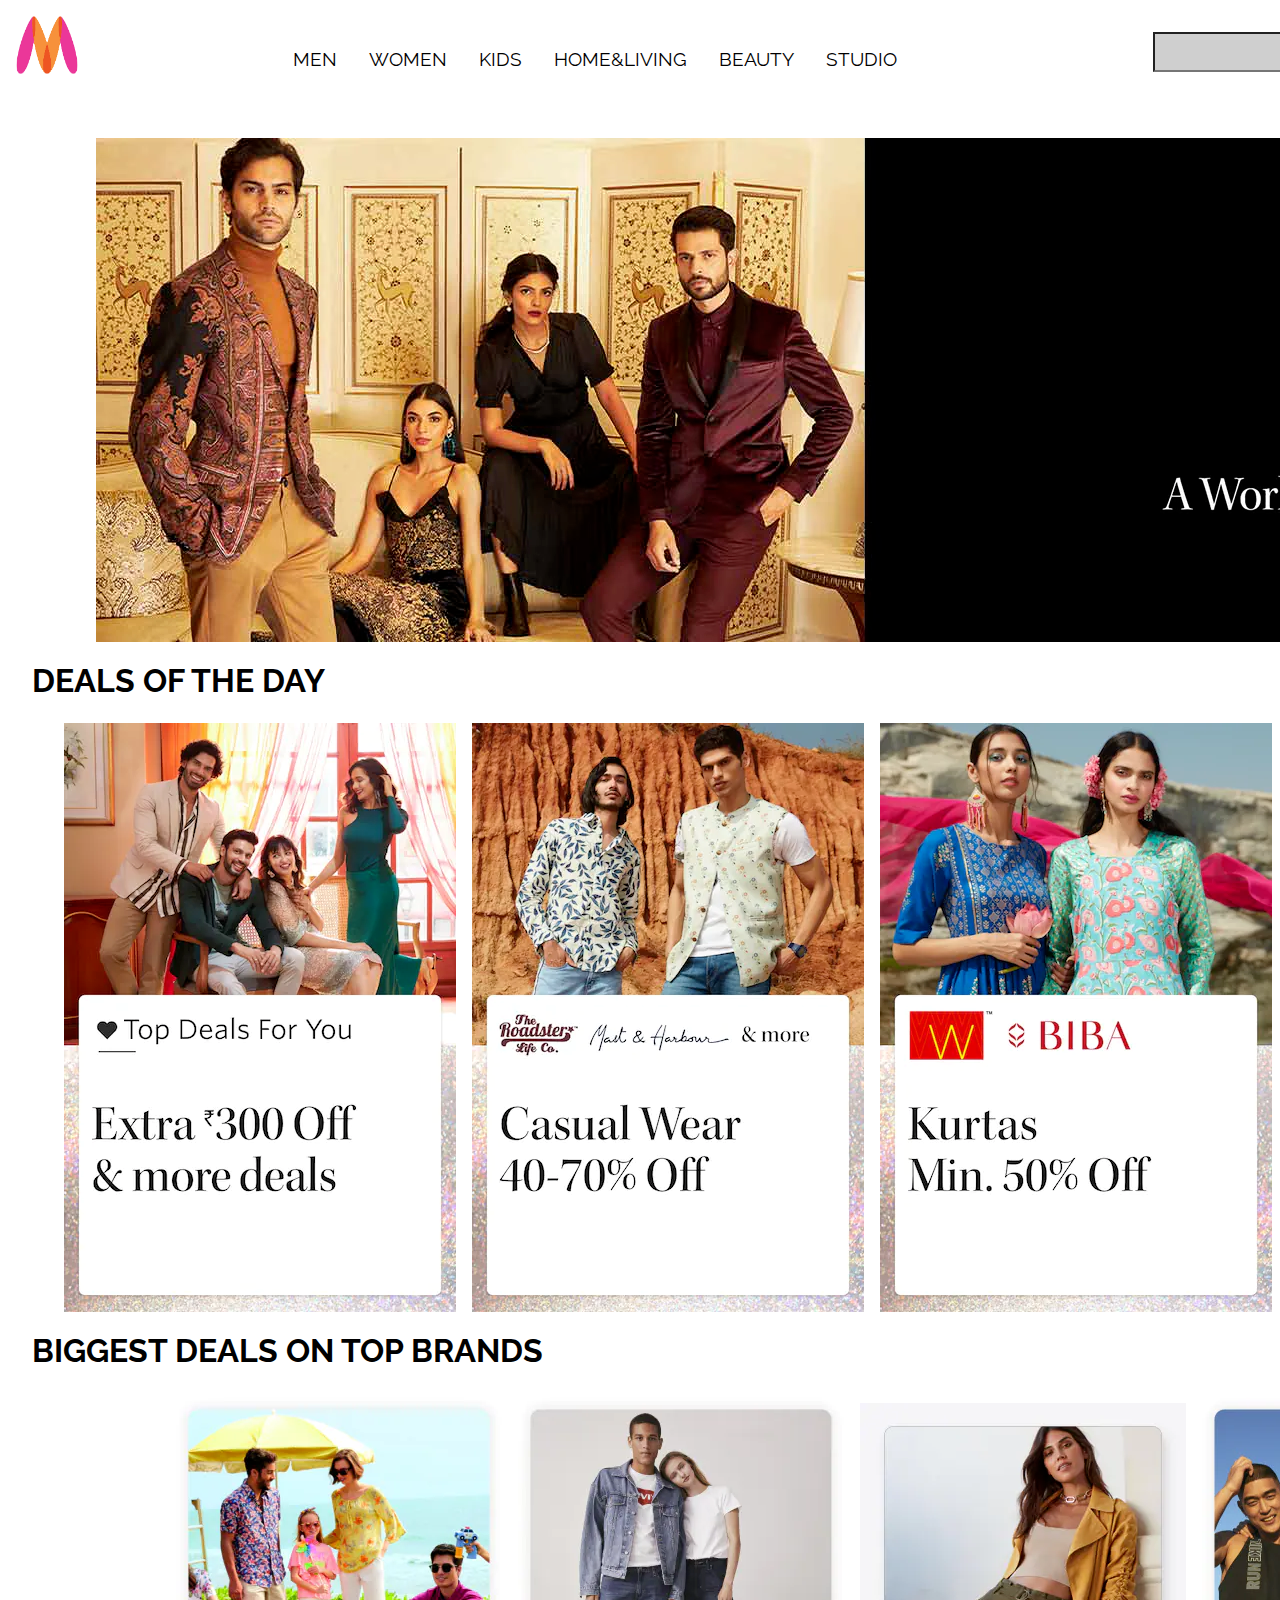
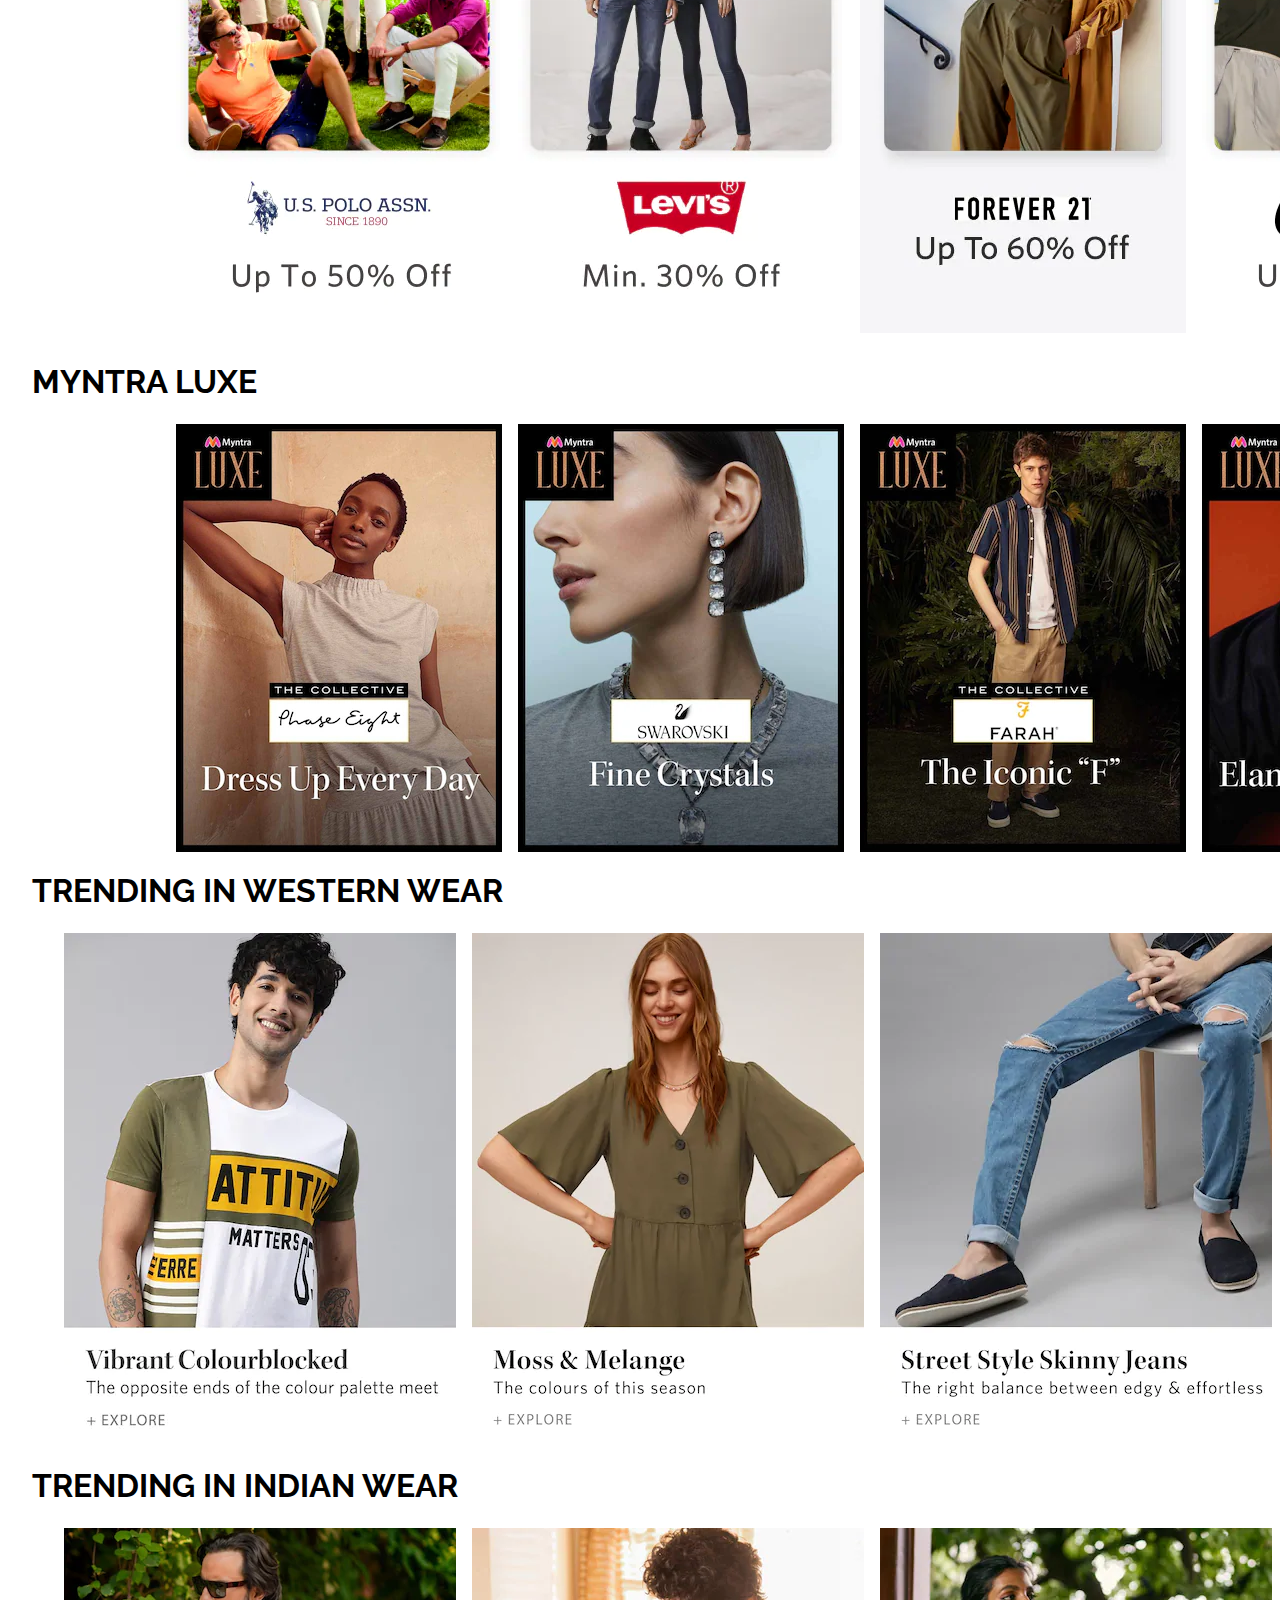
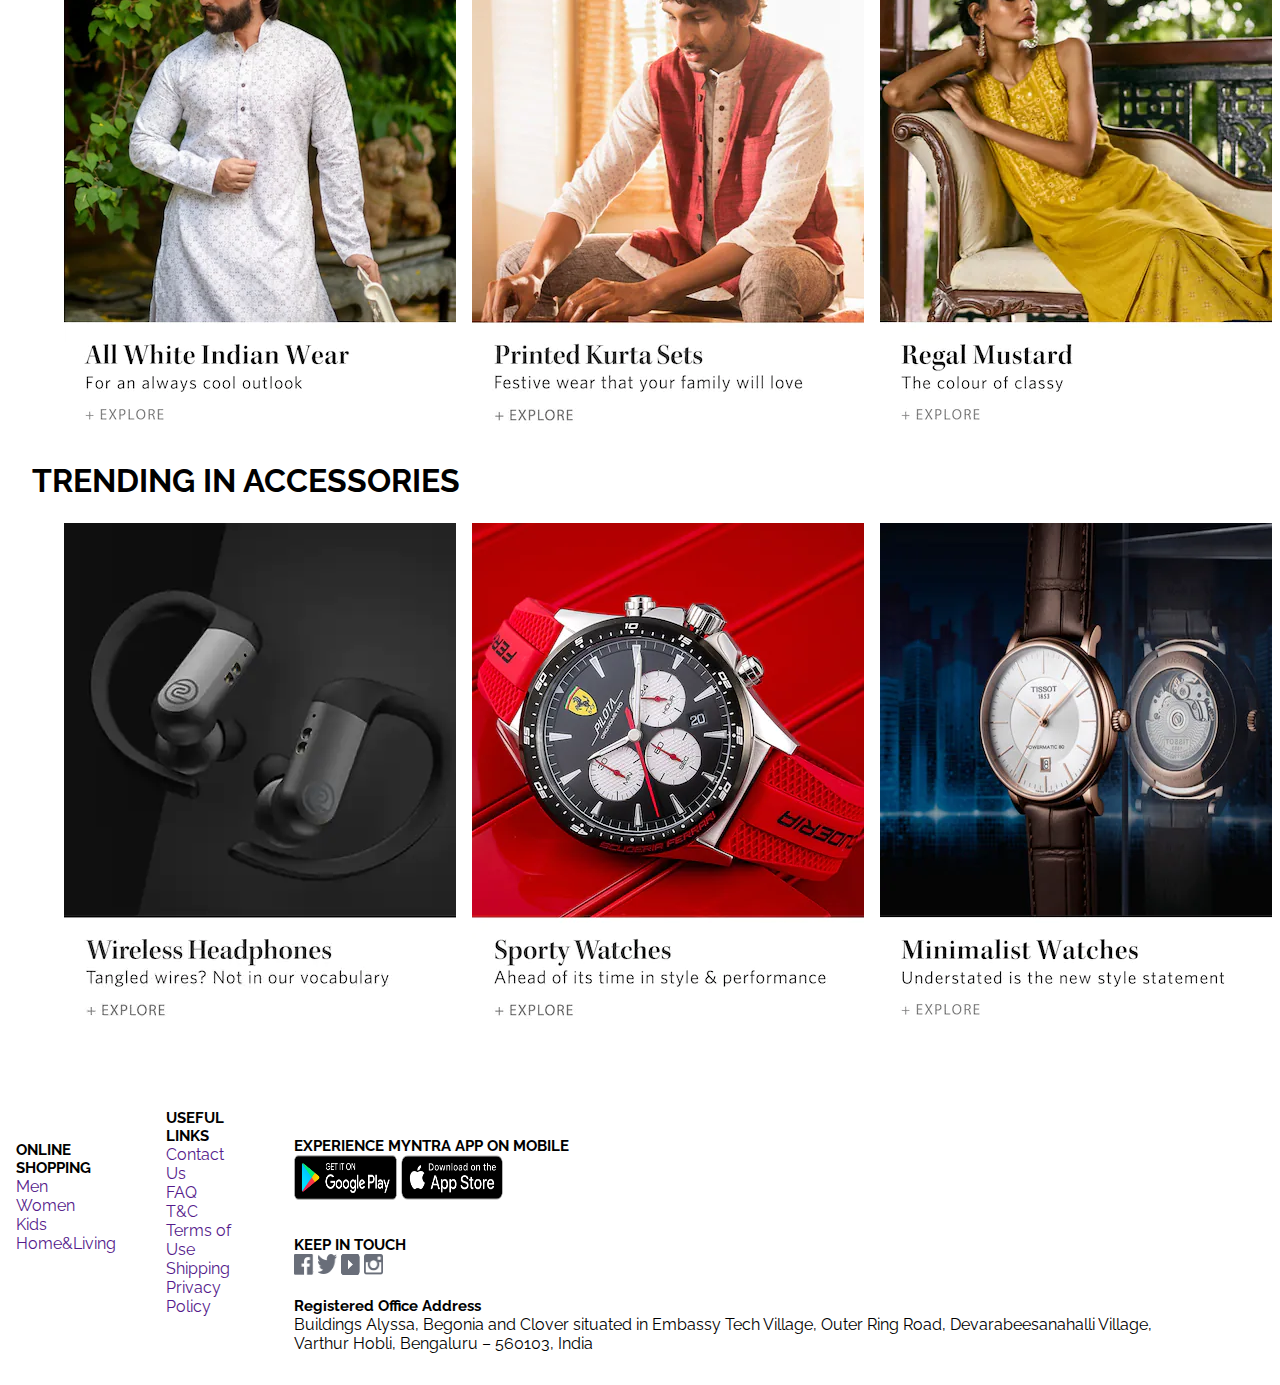
==== index.html @ 0ac3a83e "first commit" ====
<!DOCTYPE html>
<html lang="en">
<head>
    <meta charset="UTF-8">
    <meta http-equiv="X-UA-Compatible" content="IE=edge">
    <meta name="viewport" content="width=device-width, initial-scale=1.0">
    <link rel="stylesheet" href="style.css">
    <title>Myntra Clone</title>
</head>
<body>
    <div class="container">
        <div class="navbar">
            <img class="logo" src="img/logo.png" alt="myntra-logo">
            <ul>
                <a href=""><li class="nav-left">MEN</li></a>
                <a href=""><li class="nav-left">WOMEN</li></a>
                <a href=""><li class="nav-left">KIDS</li></a>
                <a href=""><li class="nav-left">HOME&LIVING</li></a>
                <a href=""><li class="nav-left">BEAUTY</li></a>
                <a href=""><li class="nav-left">STUDIO</li></a>
                <input type="text">
            </ul>
            <ul>
                <a href=""></a><li class="nav-right">Profile</li></a>
                <a href=""><li class="nav-right">Wishlist</li></a>
                <a href=""><li class="nav-right">Bag</li></a>
            </ul>
        </div>
        <div class="banner">
            <img src="img/banner.png" alt="ad">
        </div>
        <h1>DEALS OF THE DAY</h1>
        <div class="content-1">
            <div class="block">
                <img src="img/content-1/img-1.png" class="content-image">
            </div>
            <div class="block">
                <img src="img/content-1/img-2.png" class="content-image">
            </div>
            <div class="block">
                <img src="img/content-1/img-3.png" class="content-image">
            </div>
            <div class="block">
                <img src="img/content-1/img-4.png" class="content-image">
            </div>
            <div class="block">
                <img src="img/content-1/img-5.png" class="content-image">
            </div>
        </div>
        <h1>BIGGEST DEALS ON TOP BRANDS</h1>
        <div class="content-2">
            <div class="block">
                <img src="img/content-2/img-1.png" class="content-immage">
            </div>
            <div class="block">
                <img src="img/content-2/img-2.png" class="content-immage">
            </div>
            <div class="block">
                <img src="img/content-2/img-3.png" class="content-immage">
            </div>
            <div class="block">
                <img src="img/content-2/img-4.png" class="content-immage">
            </div>
            <div class="block">
                <img src="img/content-2/img-5.png" class="content-immage">
            </div>
        </div>
        <h1>MYNTRA LUXE</h1>
        <div class="content-3">
            <div class="block">
                <img src="img/content-3/img-1.webp" class="content-immage">
            </div>
            <div class="block">
                <img src="img/content-3/img-2.webp" class="content-immage">
            </div>
            <div class="block">
                <img src="img/content-3/img-3.webp" class="content-immage">
            </div>
            <div class="block">
                <img src="img/content-3/img-4.webp" class="content-immage">
            </div>
            <div class="block">
                <img src="img/content-3/img-5.webp" class="content-immage">
            </div>
        </div>
        <h1>TRENDING IN WESTERN WEAR</h1>
        <div class="content-4">
            <div class="block">
                <img src="img/content-4/img-1.webp" class="content-immage">
            </div>
            <div class="block">
                <img src="img/content-4/img-2.webp" class="content-immage">
            </div>
            <div class="block">
                <img src="img/content-4/img-3.webp" class="content-immage">
            </div>
            <div class="block">
                <img src="img/content-4/img-4.webp" class="content-immage">
            </div>
            <div class="block">
                <img src="img/content-4/img-5.webp" class="content-immage">
            </div>
        </div>
        <h1>TRENDING IN INDIAN WEAR</h1>
        <div class="content-5">
            <div class="block">
                <img src="img/content-5/img-1.webp" class="content-immage">
            </div>
            <div class="block">
                <img src="img/content-5/img-2.webp" class="content-immage">
            </div>
            <div class="block">
                <img src="img/content-5/img-3.webp" class="content-immage">
            </div>
            <div class="block">
                <img src="img/content-5/img-4.webp" class="content-immage">
            </div>
            <div class="block">
                <img src="img/content-5/img-5.webp" class="content-immage">
            </div>
        </div>
        <h1>TRENDING IN ACCESSORIES</h1>
        <div class="content-6">
            <div class="block">
                <img src="img/content-6/img-1.webp" class="content-immage">
            </div>
            <div class="block">
                <img src="img/content-6/img-2.webp" class="content-immage">
            </div>
            <div class="block">
                <img src="img/content-6/img-3.webp" class="content-immage">
            </div>
            <div class="block">
                <img src="img/content-6/img-4.webp" class="content-immage">
            </div>
            <div class="block">
                <img src="img/content-6/img-5.webp" class="content-immage">
            </div>
        </div>
        <footer>
            <div class="bottom-1">
                <h2>ONLINE SHOPPING</h2>
                <a href=""><li>Men</li></a>
                <a href=""><li>Women</li></a>
                <a href=""><li>Kids</li></a>
                <a href=""><li>Home&Living</li></a>
            </div>
            <br>
            <div class="bottom-2">
                <h2>USEFUL LINKS</h2>
                <a href=""><li>Contact Us</li></a>
                <a href=""><li>FAQ</li></a>
                <a href=""><li>T&C</li></a>
                <a href=""><li>Terms of Use</li></a>
                <a href=""><li>Shipping</li></a>
                <a href=""><li>Privacy Policy</li></a>
            </div>
            <div class="bottom-3">
                <h2>EXPERIENCE MYNTRA APP ON MOBILE</h2>
                <a href=""><img src="img/footer/googlestore.png" alt="google-store"></a>
                <a href=""><img src="img/footer/appstore.png" alt="app-store"></a>
            <div class="bottom-4">
                <h2>KEEP IN TOUCH</h2>
                <a href=""><img src="img/footer/fb.png" alt="fb"></a>
                <a href=""><img src="img/footer/twitter.png" alt="twitter"></a>
                <a href=""><img src="img/footer/yt.png" alt="yt"></a>
                <a href=""><img src="img/footer/insta.png" alt="insta"></a>
            </div>
            <div class="bottom-5">
                <h2>Registered Office Address</h2>
                <p>Buildings Alyssa,
                    Begonia and Clover situated in Embassy Tech Village,
                    Outer Ring Road,
                    Devarabeesanahalli Village,
                    Varthur Hobli,
                    Bengaluru – 560103, India</p>
            </div>
            </div>
        </footer>
    </div>
</body>
</html>
---- style.css ----
@import url('https://fonts.googleapis.com/css2?family=Lora:ital@1&family=Noto+Sans:ital@1&family=Raleway&display=swap');

*{
    padding: 0;
    margin: 0;
}

body{
    background-color: #fff;
    font-family: 'Lora', serif;
    font-family: 'Noto Sans', sans-serif;
    font-family: 'Raleway', sans-serif;
}

.navbar{
    display: flex;
    position: relative;
    font-size: 1.2rem;
}
.logo{
    margin-left: 15px;
    /* display: absolute; */
    width: 5%;
    height: 10vh;
}
.navbar ul{
    margin-top: 2rem;
    margin-left: 10rem;
    display: inline-flex;
    padding-left: 2em;
}
.navbar li{
    list-style-type: none;
    padding: 1rem;
}

.navbar a{
    color: black;
    text-decoration: none;
}

.navbar input{
    background-color: rgba(128,128,128,0.38);
    margin-left: 15rem;
    width: 20vw;
    height: 4vh;
}

.banner{
    /* object-fit: cover; */
    margin-top: 3rem;
    margin-left: 6rem;
    max-width: 100%;
    max-height: auto;
}

h1{
    margin-top: 1rem;
    margin-left: 2rem;
}

.block{
    padding-left: 1rem;
}

.content-1{
    display: flex;
    align-items: center;
    margin-top: 1.5rem;
    margin-left: 3rem;
}

.content-2{
    display: flex;
    align-items: center;
    margin-top: 1.5rem;
    margin-left: 10rem;
}

.content-3{
    display: flex;
    align-items: center;
    margin-top: 1.5rem;
    margin-left: 10rem;
}

.content-4{
    display: flex;
    align-items: center;
    margin-top: 1.5rem;
    margin-left: 3rem;
}

.content-5{
    display: flex;
    align-items: center;
    margin-top: 1.5rem;
    margin-left: 3rem;
}

.content-6{
    display: flex;
    align-items: center;
    margin-top: 1.5rem;
    margin-left: 3rem;
}

footer{
    display: flex;
    align-items: center;
    justify-content: center;
    margin-left: 1rem;
    margin-right: 1rem;
}

footer li{
    list-style-type: none;
}

h2{
    font-size: 15px;
}

.bottom-1{
    margin-bottom: 2rem;
}
.bottom-1,.bottom-2,.bottom-3,.bottom-4,.bottom-5{
    margin-right: 3rem;
}
.bottom-1 a,.bottom-2 a{
    text-decoration: none;
}
.bottom-3 img{
    width: 8vw;
    height: 5vh;
}

.bottom-4 img{
    width: 1.5vw;
    height: 2.5vh;
}

.bottom-3{
    margin-top: 6rem;
}

.bottom-4{
    margin-top: 2rem;
}
.bottom-3,.bottom-4,.bottom-5{
    margin-bottom: 1rem;
}
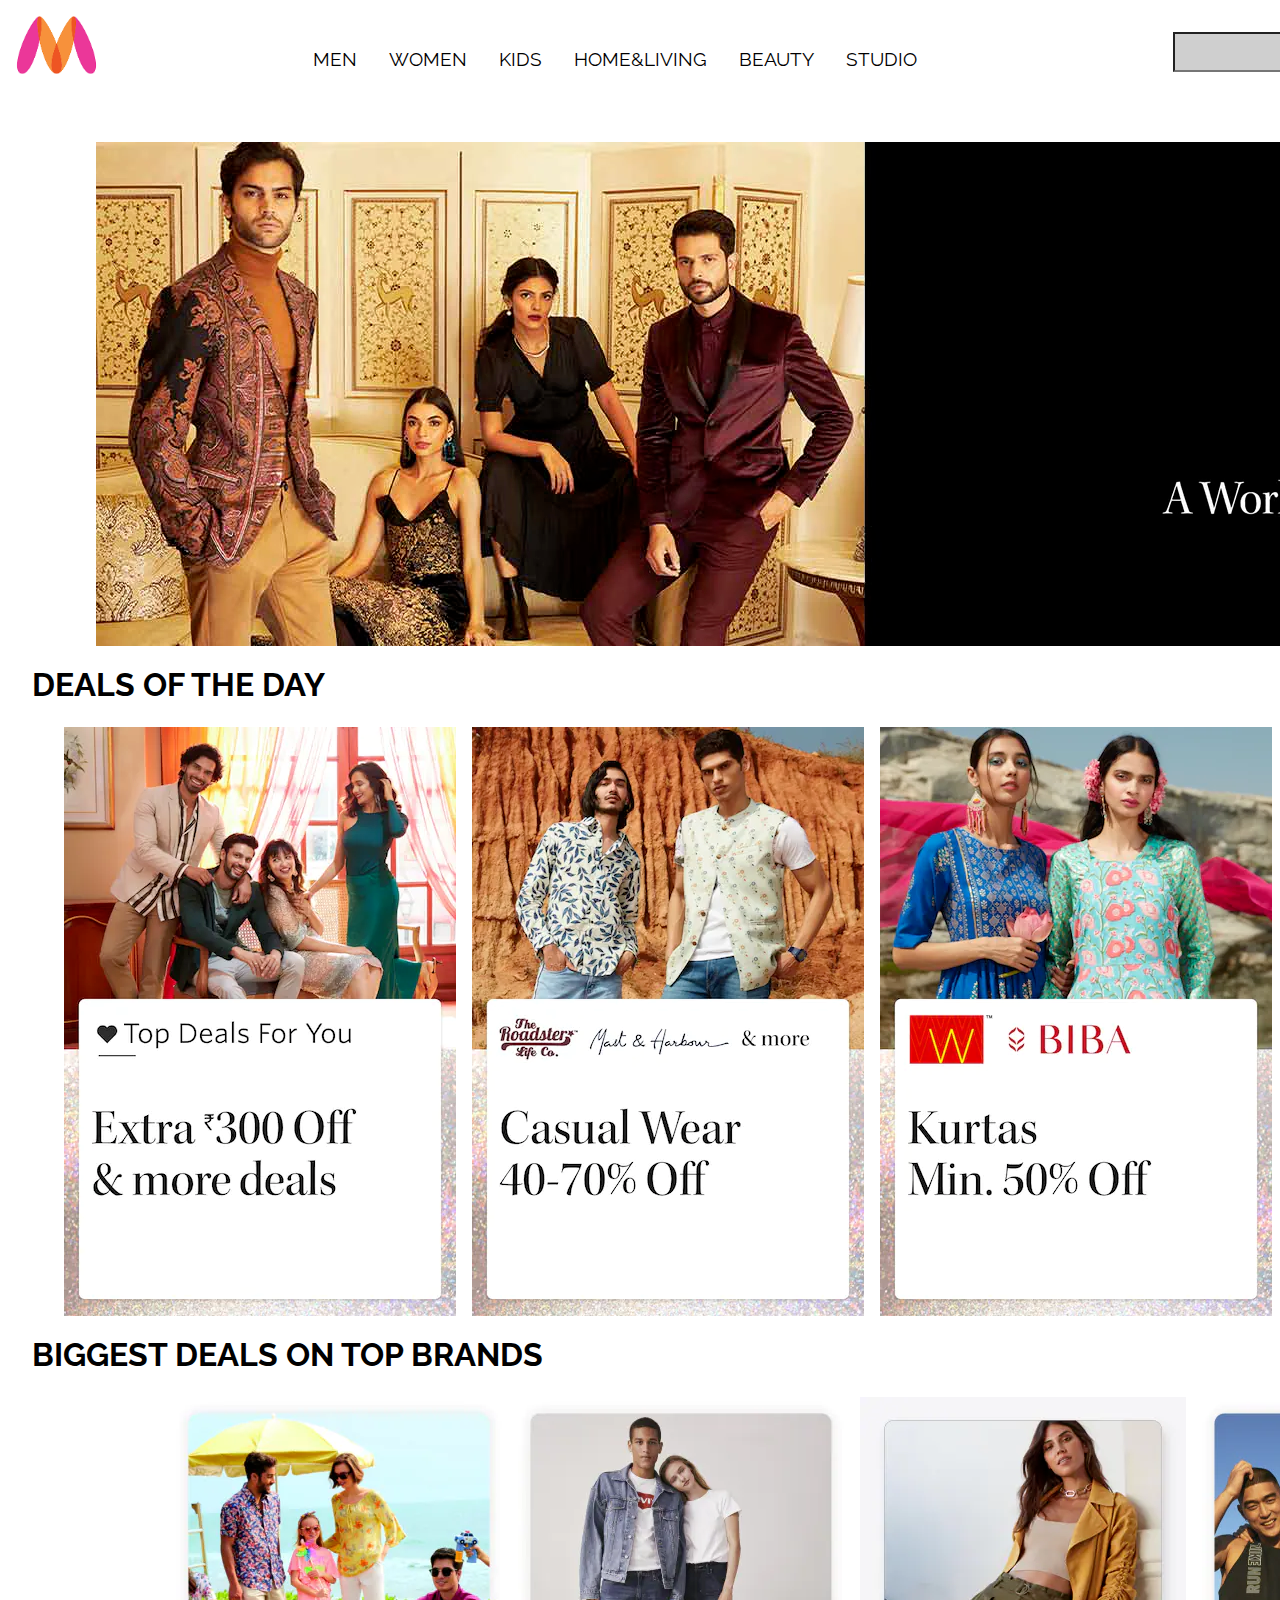
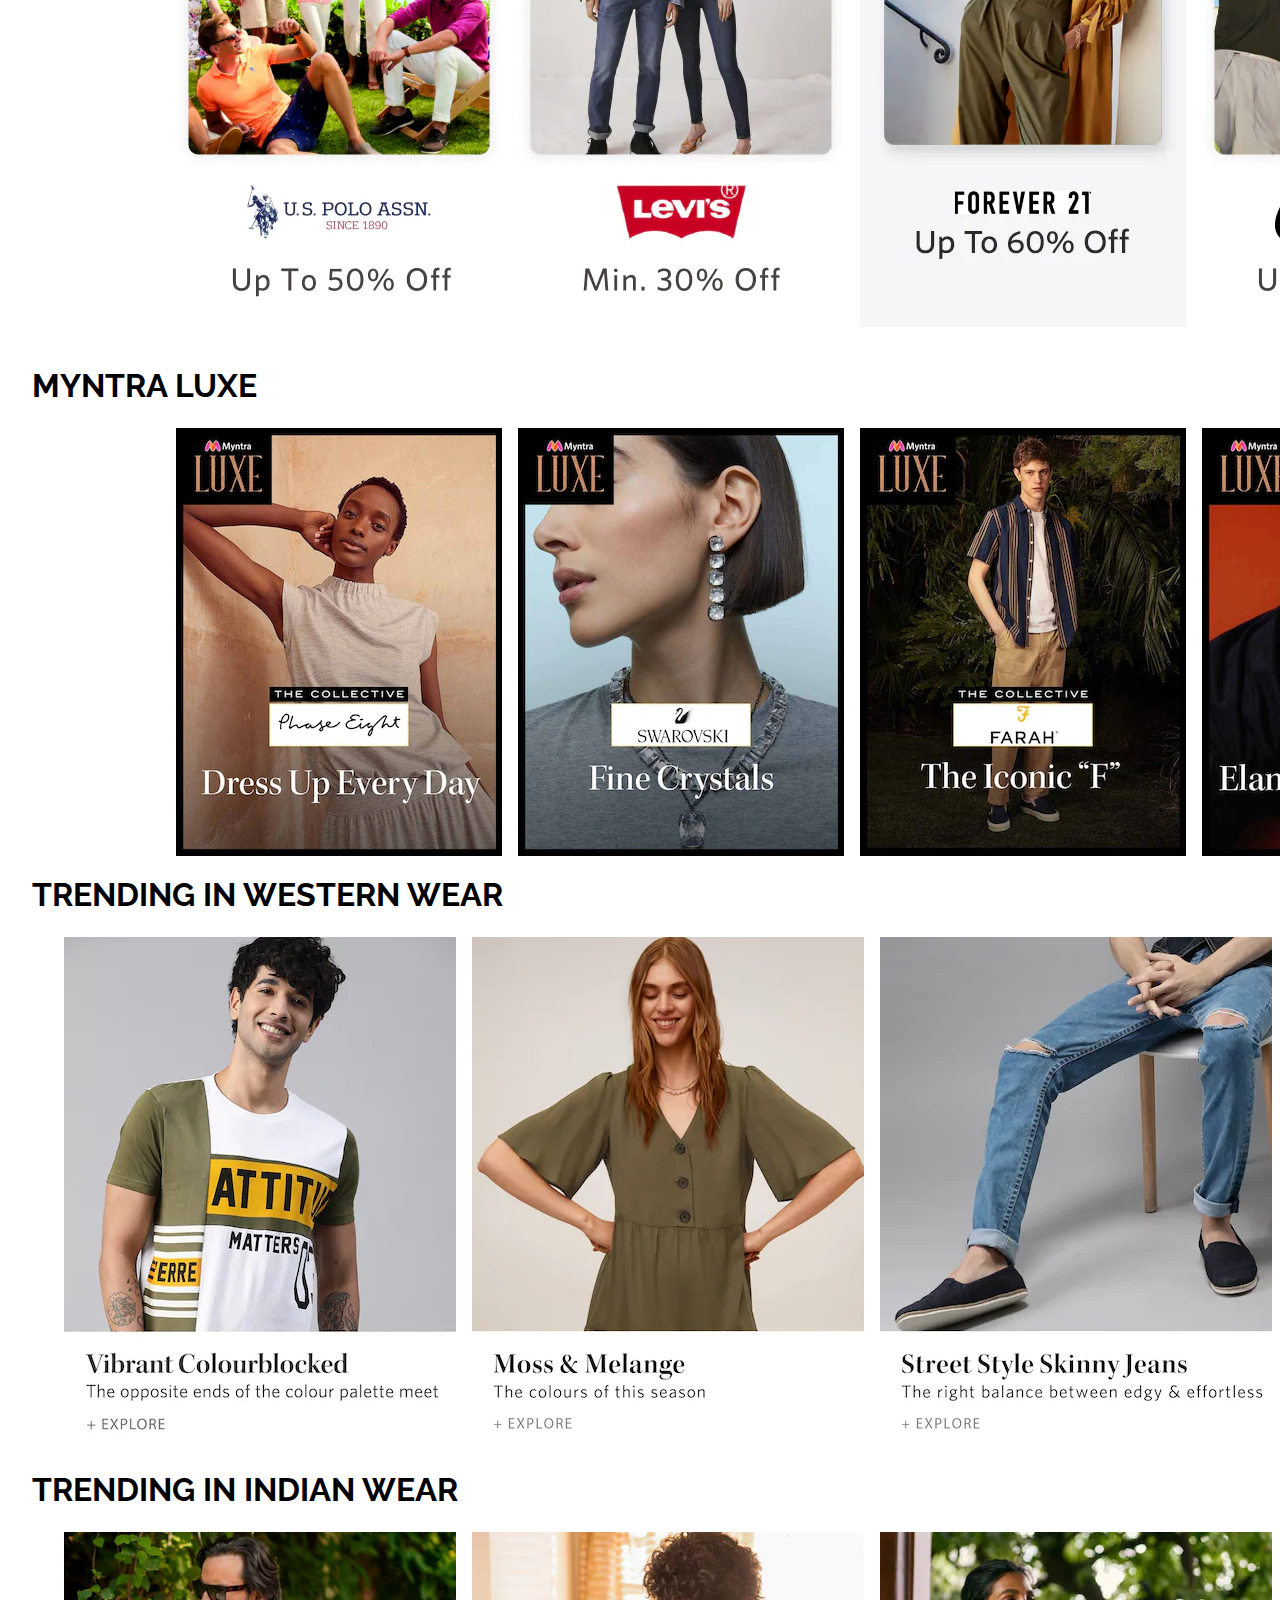
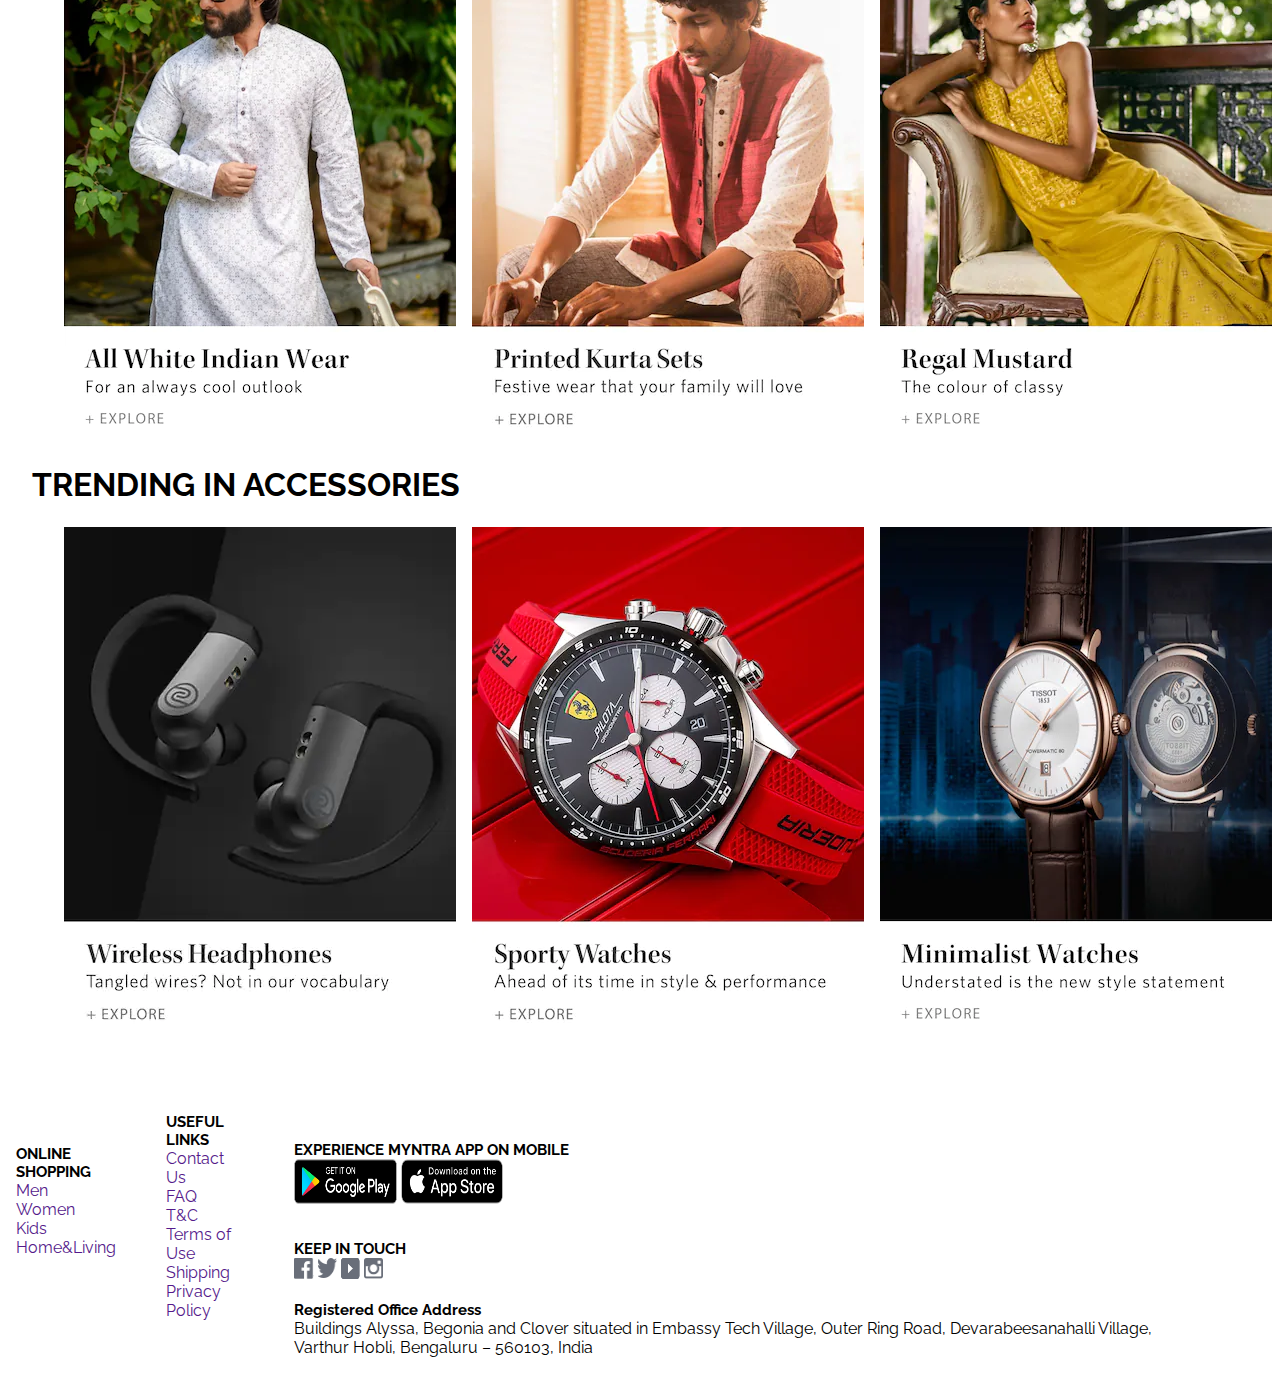
==== commit 64688ba0: "third-commit" ====
--- a/index.html
+++ b/index.html
@@ -10,131 +10,214 @@
 <body>
     <div class="container">
         <div class="navbar">
-            <img class="logo" src="img/logo.png" alt="myntra-logo">
+            <a href="index.html"><img class="logo" src="img/main/logo.png" alt="myntra-logo"></a>
             <ul>
-                <a href=""><li class="nav-left">MEN</li></a>
-                <a href=""><li class="nav-left">WOMEN</li></a>
-                <a href=""><li class="nav-left">KIDS</li></a>
-                <a href=""><li class="nav-left">HOME&LIVING</li></a>
-                <a href=""><li class="nav-left">BEAUTY</li></a>
-                <a href=""><li class="nav-left">STUDIO</li></a>
+                <div class="dropdown">
+                    <a href="men.html" class="drophover"><li class="nav-left">MEN</li></a>
+                    <div class="dropdown-content-1">
+                        <a href="#"><li>Topwear</li></a>
+                        <a href="#"><li>Bottomwear</li></a>
+                        <a href="#"><li>Indian</li></a>
+                        <a href="#"><li>Footwear</li></a>
+                        <a href="#"><li>Gadgets</li></a>
+                        <a href="#"><li>Sports & Activites</li></a>
+                    </div>
+                </div>
+                <div class="dropdown">
+                    <a href="women.html" class="drophover"><li class="nav-left">WOMEN</li></a>
+                    <div class="dropdown-content-2">
+                        <a href="#"><li>Indian & Fusion Wear</li></a>
+                        <a href="#"><li>Western Wear</li></a>
+                        <a href="#"><li>Footwear</li></a>
+                        <a href="#"><li>Sports & Active Wear</li></a>
+                        <a href="#"><li>Lingerie & Sleepwear</li></a>
+                        <a href="#"><li>Beauty & Personal Products</li></a>
+                    </div>
+                </div>
+                <div class="dropdown">
+                    <a href="kids.html" class="drophover"><li class="nav-left">KIDS</li></a>
+                    <div class="dropdown-content-3">
+                        <a href="#"><li>Boys Clothing</li></a>
+                        <a href="#"><li>Girls Clothing</li></a>
+                        <a href="#"><li>Footwear</li></a>
+                        <a href="#"><li>Toys</li></a>
+                        <a href="#"><li>Infants</li></a>
+                        <a href="#"><li>Kids Accessories</li></a>
+                    </div>
+                </div>
+                <div class="dropdown">
+                    <a href="home&living.html" class="drophover"><li class="nav-left">HOME&LIVING</li></a>
+                    <div class="dropdown-content-4">
+                        <a href="#"><li>Bed Linen & Furnishing</li></a>
+                        <a href="#"><li>Flooring</li></a>
+                        <a href="#"><li>Bath</li></a>
+                        <a href="#"><li>Lamps & Lighting</li></a>
+                        <a href="#"><li>Home Decor</li></a>
+                        <a href="#"><li>Kitchen & Table</li></a>
+                    </div>
+                </div>
+                <div class="dropdown">
+                    <a href="beauty.html" class="drophover"><li class="nav-left">BEAUTY</li></a>
+                    <div class="dropdown-content-5">
+                        <a href="#"><li>Makeup</li></a>
+                        <a href="#"><li>Skincare , Bath & Body</li></a>
+                        <a href="#"><li>Haircare </li></a>
+                        <a href="#"><li>Fragrances</li></a>
+                        <a href="#"><li>Appliances</li></a>
+                        <a href="#"><li>Top Brands</li></a>
+                    </div>
+                </div>
+                <div class="dropdown">
+                    <a href="studio.html" class="drophover"><li class="nav-left">STUDIO</li></a>
+                    <div class="dropdown-content-6">
+                        <h1>Studio</h1>
+                        <p>Your Inspiration For Everything</p>
+                        <img src="img/main/sudio-nav-banner.png" alt="studio-banner">
+                        <button>EXPLORE STUDIO</button>
+                    </div>
+                </div>    
                 <input type="text">
             </ul>
             <ul>
-                <a href=""></a><li class="nav-right">Profile</li></a>
-                <a href=""><li class="nav-right">Wishlist</li></a>
-                <a href=""><li class="nav-right">Bag</li></a>
+                <div class="dropdown">
+                    <a href="profile.html"><li class="nav-right">Profile</li></a>
+                    <div class="info">
+                        <div class="dropdown-content">
+                            <li>Hello User</li>
+                            <hr>
+                            <a href="#">Orders</a>
+                            <a href="#">Wishlist</a>
+                            <a href="#">Gift Cards</a>
+                            <a href="#">Contact Us</a>
+                            <a href="#">Myntra Insider</a>
+                            <hr>
+                            <a href="#">Myntra Credit</a>
+                            <a href="#">Coupouns</a>
+                            <a href="#">Saved Cards</a>
+                            <a href="#">Saved Addresses</a>
+                            <hr>
+                            <a href="#">Edit Profile</a>
+                            <a href="#">Logout</a>
+                        </div>
+                    </div>
+                </div>
+                <div class="dropdown">
+                    <a href="wishlist.html"><li class="nav-right">Wishlist</li></a>
+                </div>
+                <div class="dropdown">
+                    <a href="bag.html"><li class="nav-right">Bag</li></a>
+                </div>
             </ul>
         </div>
         <div class="banner">
-            <img src="img/banner.png" alt="ad">
+            <img src="img/main/banner.png" alt="ad">
         </div>
         <h1>DEALS OF THE DAY</h1>
         <div class="content-1">
             <div class="block">
-                <img src="img/content-1/img-1.png" class="content-image">
-            </div>
-            <div class="block">
-                <img src="img/content-1/img-2.png" class="content-image">
-            </div>
-            <div class="block">
-                <img src="img/content-1/img-3.png" class="content-image">
-            </div>
-            <div class="block">
-                <img src="img/content-1/img-4.png" class="content-image">
-            </div>
-            <div class="block">
-                <img src="img/content-1/img-5.png" class="content-image">
+                <img src="img/main/content-1/img-1.png" class="content-image">
+            </div>
+            <div class="block">
+                <img src="img/main/content-1/img-2.png" class="content-image">
+            </div>
+            <div class="block">
+                <img src="img/main/content-1/img-3.png" class="content-image">
+            </div>
+            <div class="block">
+                <img src="img/main/content-1/img-4.png" class="content-image">
+            </div>
+            <div class="block">
+                <img src="img/main/content-1/img-5.png" class="content-image">
             </div>
         </div>
         <h1>BIGGEST DEALS ON TOP BRANDS</h1>
         <div class="content-2">
             <div class="block">
-                <img src="img/content-2/img-1.png" class="content-immage">
-            </div>
-            <div class="block">
-                <img src="img/content-2/img-2.png" class="content-immage">
-            </div>
-            <div class="block">
-                <img src="img/content-2/img-3.png" class="content-immage">
-            </div>
-            <div class="block">
-                <img src="img/content-2/img-4.png" class="content-immage">
-            </div>
-            <div class="block">
-                <img src="img/content-2/img-5.png" class="content-immage">
+                <img src="img/main/content-2/img-1.png" class="content-immage">
+            </div>
+            <div class="block">
+                <img src="img/main/content-2/img-2.png" class="content-immage">
+            </div>
+            <div class="block">
+                <img src="img/main/content-2/img-3.png" class="content-immage">
+            </div>
+            <div class="block">
+                <img src="img/main/content-2/img-4.png" class="content-immage">
+            </div>
+            <div class="block">
+                <img src="img/main/content-2/img-5.png" class="content-immage">
             </div>
         </div>
         <h1>MYNTRA LUXE</h1>
         <div class="content-3">
             <div class="block">
-                <img src="img/content-3/img-1.webp" class="content-immage">
-            </div>
-            <div class="block">
-                <img src="img/content-3/img-2.webp" class="content-immage">
-            </div>
-            <div class="block">
-                <img src="img/content-3/img-3.webp" class="content-immage">
-            </div>
-            <div class="block">
-                <img src="img/content-3/img-4.webp" class="content-immage">
-            </div>
-            <div class="block">
-                <img src="img/content-3/img-5.webp" class="content-immage">
+                <img src="img/main/content-3/img-1.webp" class="content-immage">
+            </div>
+            <div class="block">
+                <img src="img/main/content-3/img-2.webp" class="content-immage">
+            </div>
+            <div class="block">
+                <img src="img/main/content-3/img-3.webp" class="content-immage">
+            </div>
+            <div class="block">
+                <img src="img/main/content-3/img-4.webp" class="content-immage">
+            </div>
+            <div class="block">
+                <img src="img/main/content-3/img-5.webp" class="content-immage">
             </div>
         </div>
         <h1>TRENDING IN WESTERN WEAR</h1>
         <div class="content-4">
             <div class="block">
-                <img src="img/content-4/img-1.webp" class="content-immage">
-            </div>
-            <div class="block">
-                <img src="img/content-4/img-2.webp" class="content-immage">
-            </div>
-            <div class="block">
-                <img src="img/content-4/img-3.webp" class="content-immage">
-            </div>
-            <div class="block">
-                <img src="img/content-4/img-4.webp" class="content-immage">
-            </div>
-            <div class="block">
-                <img src="img/content-4/img-5.webp" class="content-immage">
+                <img src="img/main/content-4/img-1.webp" class="content-immage">
+            </div>
+            <div class="block">
+                <img src="img/main/content-4/img-2.webp" class="content-immage">
+            </div>
+            <div class="block">
+                <img src="img/main/content-4/img-3.webp" class="content-immage">
+            </div>
+            <div class="block">
+                <img src="img/main/content-4/img-4.webp" class="content-immage">
+            </div>
+            <div class="block">
+                <img src="img/main/content-4/img-5.webp" class="content-immage">
             </div>
         </div>
         <h1>TRENDING IN INDIAN WEAR</h1>
         <div class="content-5">
             <div class="block">
-                <img src="img/content-5/img-1.webp" class="content-immage">
-            </div>
-            <div class="block">
-                <img src="img/content-5/img-2.webp" class="content-immage">
-            </div>
-            <div class="block">
-                <img src="img/content-5/img-3.webp" class="content-immage">
-            </div>
-            <div class="block">
-                <img src="img/content-5/img-4.webp" class="content-immage">
-            </div>
-            <div class="block">
-                <img src="img/content-5/img-5.webp" class="content-immage">
+                <img src="img/main/content-5/img-1.webp" class="content-immage">
+            </div>
+            <div class="block">
+                <img src="img/main/content-5/img-2.webp" class="content-immage">
+            </div>
+            <div class="block">
+                <img src="img/main/content-5/img-3.webp" class="content-immage">
+            </div>
+            <div class="block">
+                <img src="img/main/content-5/img-4.webp" class="content-immage">
+            </div>
+            <div class="block">
+                <img src="img/main/content-5/img-5.webp" class="content-immage">
             </div>
         </div>
         <h1>TRENDING IN ACCESSORIES</h1>
         <div class="content-6">
             <div class="block">
-                <img src="img/content-6/img-1.webp" class="content-immage">
-            </div>
-            <div class="block">
-                <img src="img/content-6/img-2.webp" class="content-immage">
-            </div>
-            <div class="block">
-                <img src="img/content-6/img-3.webp" class="content-immage">
-            </div>
-            <div class="block">
-                <img src="img/content-6/img-4.webp" class="content-immage">
-            </div>
-            <div class="block">
-                <img src="img/content-6/img-5.webp" class="content-immage">
+                <img src="img/main/content-6/img-1.webp" class="content-immage">
+            </div>
+            <div class="block">
+                <img src="img/main/content-6/img-2.webp" class="content-immage">
+            </div>
+            <div class="block">
+                <img src="img/main/content-6/img-3.webp" class="content-immage">
+            </div>
+            <div class="block">
+                <img src="img/main/content-6/img-4.webp" class="content-immage">
+            </div>
+            <div class="block">
+                <img src="img/main/content-6/img-5.webp" class="content-immage">
             </div>
         </div>
         <footer>
@@ -157,14 +240,14 @@
             </div>
             <div class="bottom-3">
                 <h2>EXPERIENCE MYNTRA APP ON MOBILE</h2>
-                <a href=""><img src="img/footer/googlestore.png" alt="google-store"></a>
-                <a href=""><img src="img/footer/appstore.png" alt="app-store"></a>
+                <a href=""><img src="img/main/footer/googlestore.png" alt="google-store"></a>
+                <a href=""><img src="img/main/footer/appstore.png" alt="app-store"></a>
             <div class="bottom-4">
                 <h2>KEEP IN TOUCH</h2>
-                <a href=""><img src="img/footer/fb.png" alt="fb"></a>
-                <a href=""><img src="img/footer/twitter.png" alt="twitter"></a>
-                <a href=""><img src="img/footer/yt.png" alt="yt"></a>
-                <a href=""><img src="img/footer/insta.png" alt="insta"></a>
+                <a href=""><img src="img/main/footer/fb.png" alt="fb"></a>
+                <a href=""><img src="img/main/footer/twitter.png" alt="twitter"></a>
+                <a href=""><img src="img/main/footer/yt.png" alt="yt"></a>
+                <a href=""><img src="img/main/footer/insta.png" alt="insta"></a>
             </div>
             <div class="bottom-5">
                 <h2>Registered Office Address</h2>
--- a/style.css
+++ b/style.css
@@ -1,111 +1,103 @@
 @import url('https://fonts.googleapis.com/css2?family=Lora:ital@1&family=Noto+Sans:ital@1&family=Raleway&display=swap');
 
-*{
+* {
     padding: 0;
     margin: 0;
 }
 
-body{
+body {
     background-color: #fff;
     font-family: 'Lora', serif;
     font-family: 'Noto Sans', sans-serif;
     font-family: 'Raleway', sans-serif;
 }
 
-.navbar{
+.navbar {
     display: flex;
     position: relative;
     font-size: 1.2rem;
 }
-.logo{
+.logo {
     margin-left: 15px;
-    /* display: absolute; */
-    width: 5%;
+    width: 6.5vw;
     height: 10vh;
 }
-.navbar ul{
+.navbar ul {
     margin-top: 2rem;
     margin-left: 10rem;
     display: inline-flex;
     padding-left: 2em;
 }
-.navbar li{
+.navbar li {
     list-style-type: none;
     padding: 1rem;
 }
 
-.navbar a{
+.navbar a {
     color: black;
     text-decoration: none;
 }
 
-.navbar input{
+.navbar input {
     background-color: rgba(128,128,128,0.38);
     margin-left: 15rem;
     width: 20vw;
     height: 4vh;
 }
 
-.banner{
-    /* object-fit: cover; */
+.banner {
     margin-top: 3rem;
     margin-left: 6rem;
     max-width: 100%;
     max-height: auto;
 }
 
-h1{
+h1 {
     margin-top: 1rem;
     margin-left: 2rem;
 }
 
-.block{
+.block {
     padding-left: 1rem;
 }
 
-.content-1{
-    display: flex;
-    align-items: center;
-    margin-top: 1.5rem;
-    margin-left: 3rem;
-}
-
-.content-2{
-    display: flex;
-    align-items: center;
+.content-1 {
+    display: flex;
+    margin-top: 1.5rem;
+    margin-left: 3rem;
+}
+
+.content-2 {
+    display: flex;
     margin-top: 1.5rem;
     margin-left: 10rem;
 }
 
-.content-3{
-    display: flex;
-    align-items: center;
+.content-3 {
+    display: flex;
     margin-top: 1.5rem;
     margin-left: 10rem;
 }
 
-.content-4{
-    display: flex;
-    align-items: center;
-    margin-top: 1.5rem;
-    margin-left: 3rem;
-}
-
-.content-5{
-    display: flex;
-    align-items: center;
-    margin-top: 1.5rem;
-    margin-left: 3rem;
-}
-
-.content-6{
-    display: flex;
-    align-items: center;
-    margin-top: 1.5rem;
-    margin-left: 3rem;
-}
-
-footer{
+.content-4 {
+    display: flex;
+    margin-top: 1.5rem;
+    margin-left: 3rem;
+}
+
+.content-5 {
+    display: flex;
+    margin-top: 1.5rem;
+    margin-left: 3rem;
+}
+
+.content-6 {
+    display: flex;
+    margin-top: 1.5rem;
+    margin-left: 3rem;
+}
+
+footer {
     display: flex;
     align-items: center;
     justify-content: center;
@@ -113,40 +105,125 @@
     margin-right: 1rem;
 }
 
-footer li{
+footer li {
     list-style-type: none;
 }
 
-h2{
+h2 {
     font-size: 15px;
 }
 
-.bottom-1{
+.bottom-1 {
     margin-bottom: 2rem;
 }
-.bottom-1,.bottom-2,.bottom-3,.bottom-4,.bottom-5{
+.bottom-1,.bottom-2,.bottom-3,.bottom-4,.bottom-5 {
     margin-right: 3rem;
 }
-.bottom-1 a,.bottom-2 a{
+.bottom-1 a,.bottom-2 a {
     text-decoration: none;
 }
-.bottom-3 img{
+.bottom-3 img {
     width: 8vw;
     height: 5vh;
 }
 
-.bottom-4 img{
+.bottom-4 img {
     width: 1.5vw;
     height: 2.5vh;
 }
 
-.bottom-3{
+.bottom-3 {
     margin-top: 6rem;
 }
 
-.bottom-4{
+.bottom-4 {
     margin-top: 2rem;
 }
-.bottom-3,.bottom-4,.bottom-5{
+.bottom-3,.bottom-4,.bottom-5 {
     margin-bottom: 1rem;
+}
+
+.dropdown {
+    position: relative;
+}
+
+.drophover {
+    border: none;
+}
+
+.dropdown-content,.dropdown-content-1,.dropdown-content-2,.dropdown-content-3,.dropdown-content-4,.dropdown-content-5,.dropdown-content-6{
+    display: none;
+    position: absolute;
+    background-color: #D3D3D3;
+    padding: 0.5rem;
+}
+
+.dropdown-content a{
+    color: black;
+    text-decoration: none;
+    display: block;
+}
+
+.dropdown-content-1 a {
+    color: 	#E80000;
+}
+
+.dropdown-content-2 a {
+    color: #FF00CC;
+}
+
+
+.dropdown-content-3 a {
+    color: #FF6633;
+}
+
+
+.dropdown-content-4 a {
+    color: #993366;
+}
+
+
+.dropdown-content-5 a {
+    color: #33FFFF;
+}
+
+
+.dropdown-content-6 a {
+    color: black;
+}
+
+.dropdown-content a:hover {background-color: #fff;}
+
+.dropdown:hover .dropdown-content,
+.dropdown:hover .dropdown-content-1,
+.dropdown:hover .dropdown-content-2,
+.dropdown:hover .dropdown-content-3,
+.dropdown:hover .dropdown-content-4,
+.dropdown:hover .dropdown-content-5,
+.dropdown:hover .dropdown-content-6
+{display: block;}
+
+.dropdown:hover .drophover {background-color: blanchedalmond;}
+
+.dropdown-content-6 {
+    padding: 0.25rem;
+    margin-top: 1rem;
+    text-align: center;
+}
+.dropdown-content-6 img {
+    padding: 1rem;
+    width: 600px;
+    height: auto;
+    object-fit: contain;
+}
+
+.dropdown-content-6 button {
+    width: 30%;
+    height: 2.5rem;
+    margin-bottom: 0.55rem;
+}
+
+.info a {
+    width: 70%;
+    padding: 1rem;
 }